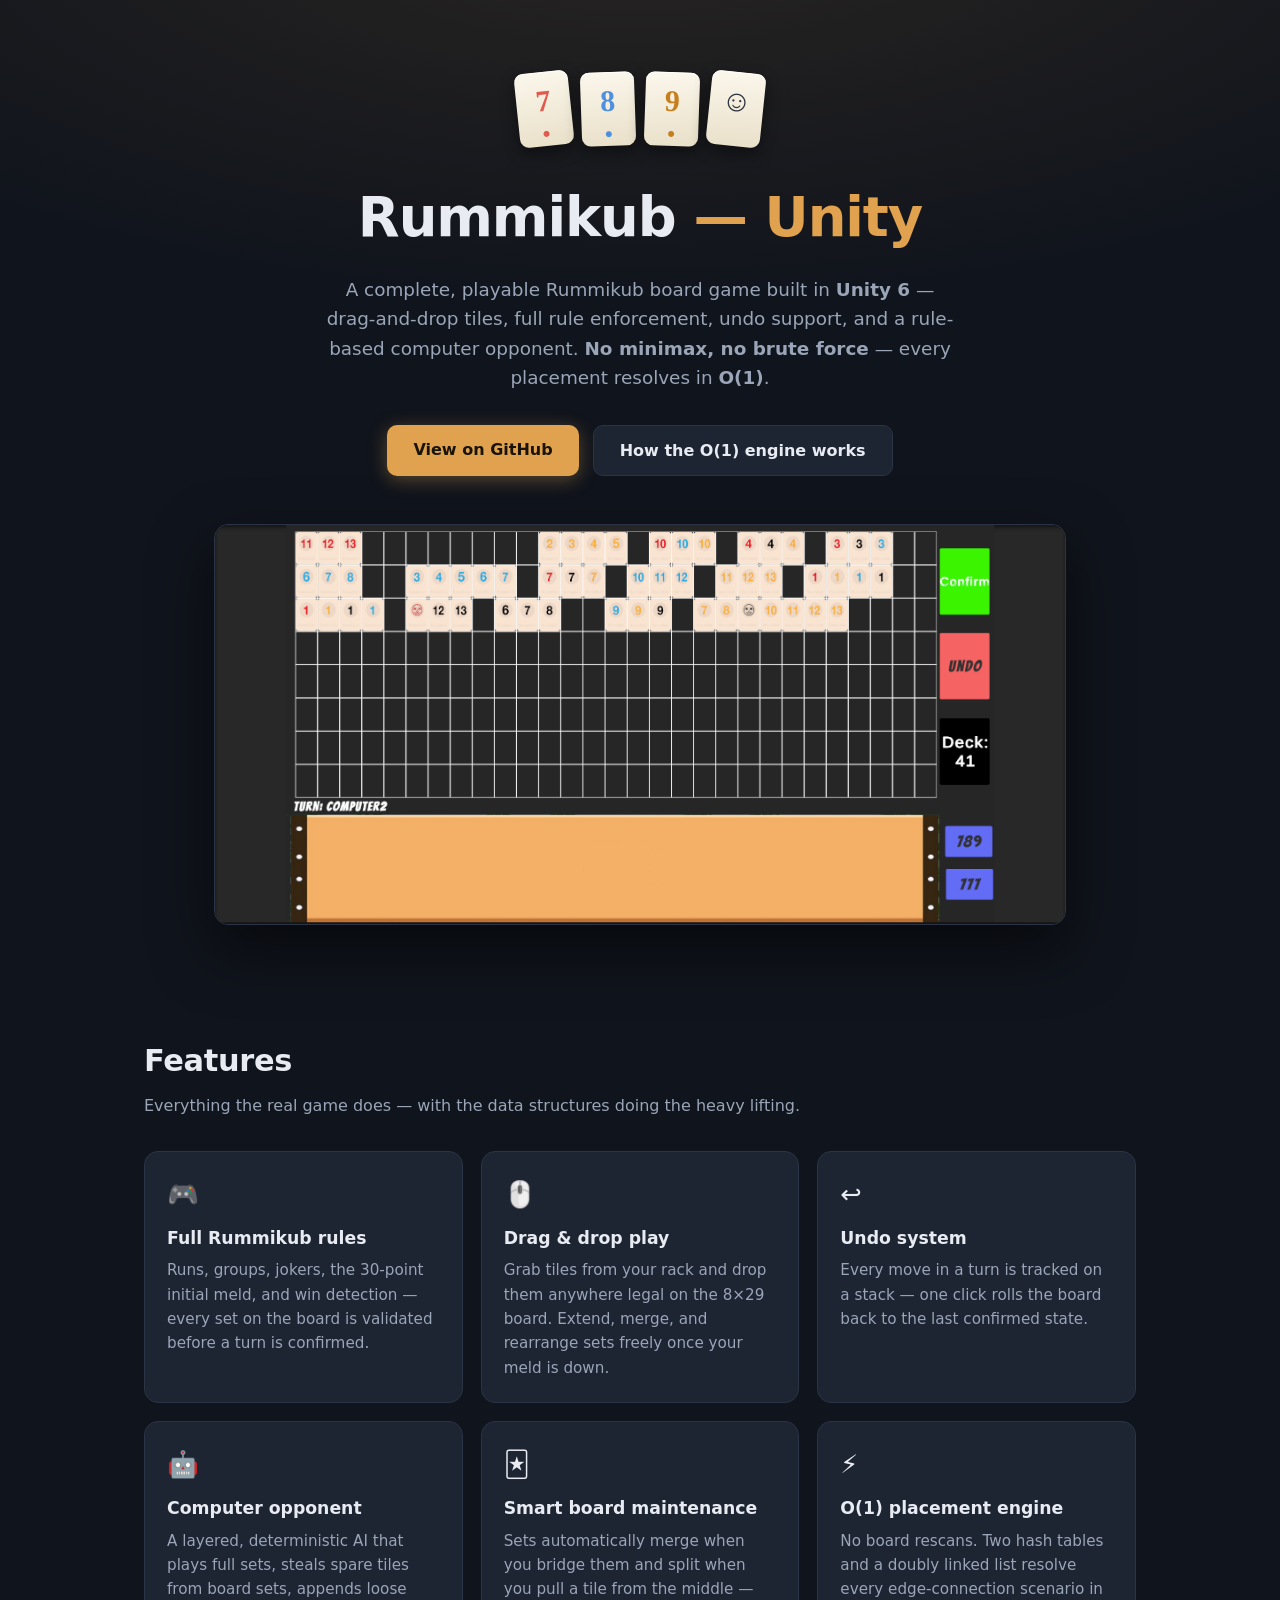
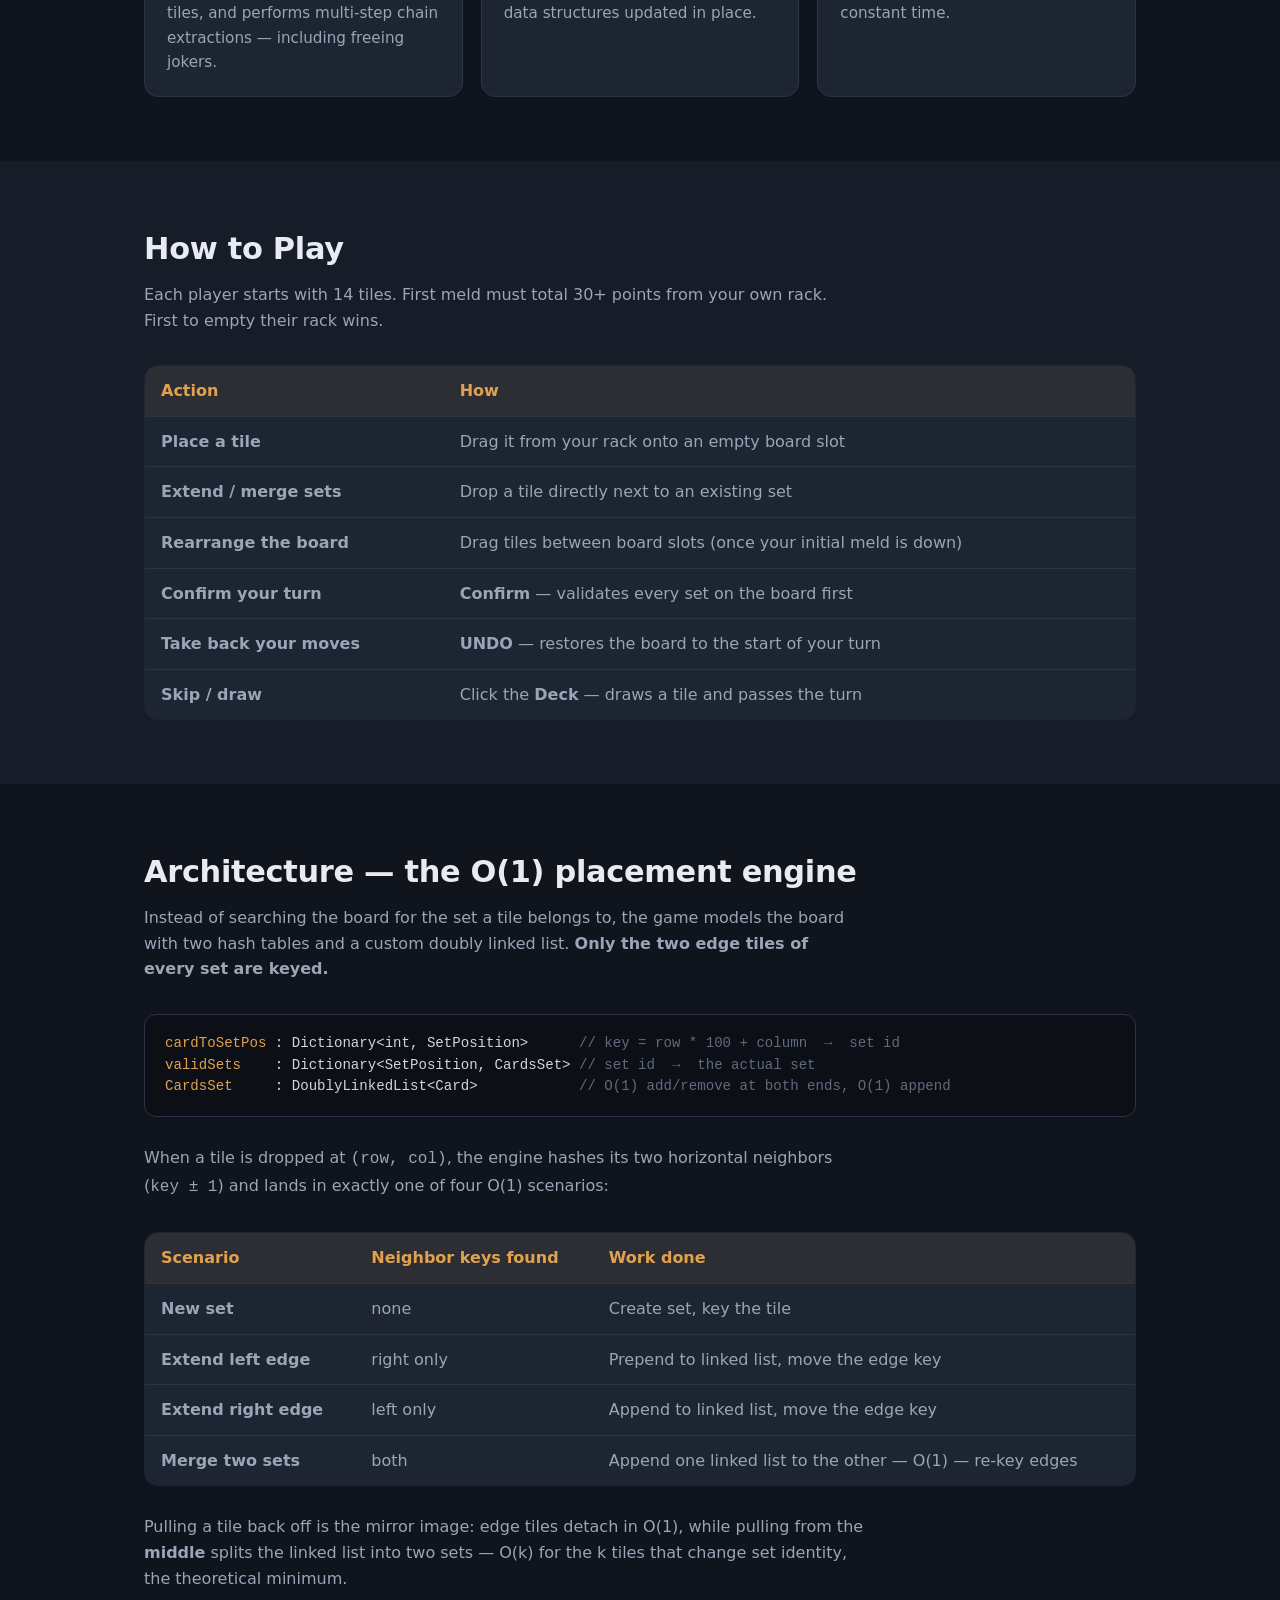
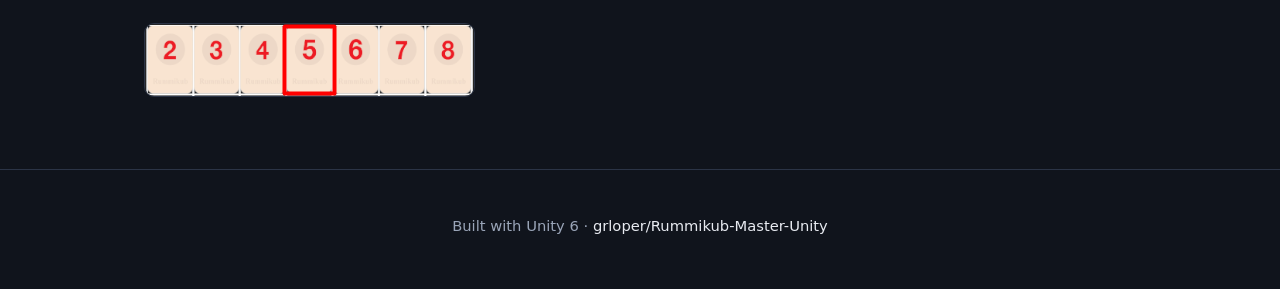
==== docs/index.html @ 80a1c29b "Add GitHub Pages site with deploy workflow - docs/index.html: static landing page (features, how to " ====
<!DOCTYPE html>
<html lang="en">
<head>
<meta charset="UTF-8">
<meta name="viewport" content="width=device-width, initial-scale=1.0">
<title>Rummikub — Unity | O(1) placement engine, rule-based AI</title>
<meta name="description" content="A complete, playable Rummikub board game built in Unity 6 — drag-and-drop tiles, full rule enforcement, undo support, and a deterministic rule-based computer opponent.">
<meta property="og:title" content="Rummikub — Unity">
<meta property="og:description" content="Full Rummikub rules, drag &amp; drop play, undo system, and an O(1) placement engine — no minimax, no brute force.">
<meta property="og:image" content="https://grloper.github.io/Rummikub-Master-Unity/images/gameplay.png">
<meta property="og:type" content="website">
<link rel="icon" href="data:image/svg+xml,&lt;svg xmlns='http://www.w3.org/2000/svg' viewBox='0 0 100 100'&gt;&lt;rect x='8' y='4' width='84' height='92' rx='14' fill='%23f5efe0'/&gt;&lt;text x='50' y='58' font-size='52' font-weight='bold' text-anchor='middle' fill='%23c0392b' font-family='Georgia,serif'&gt;7&lt;/text&gt;&lt;circle cx='50' cy='80' r='7' fill='%23c0392b'/&gt;&lt;/svg&gt;">
<style>
  :root {
    --bg: #10141c;
    --bg-soft: #171d28;
    --card: #1d2432;
    --line: #2b3446;
    --text: #e8ebf1;
    --muted: #9aa5b8;
    --tile: #f5efe0;
    --red: #e05a4e;
    --blue: #4e8fe0;
    --orange: #e0a24e;
    --black: #2e3440;
    --accent: #e0a24e;
  }
  * { margin: 0; padding: 0; box-sizing: border-box; }
  html { scroll-behavior: smooth; }
  body {
    background: var(--bg);
    color: var(--text);
    font-family: "Segoe UI", system-ui, -apple-system, Roboto, Helvetica, Arial, sans-serif;
    line-height: 1.6;
  }
  a { color: var(--blue); text-decoration: none; }
  a:hover { text-decoration: underline; }
  .wrap { max-width: 1040px; margin: 0 auto; padding: 0 24px; }

  header {
    padding: 72px 0 48px;
    background:
      radial-gradient(1000px 400px at 50% -100px, rgba(224,162,78,.12), transparent),
      var(--bg);
    text-align: center;
  }
  .tiles {
    display: flex; justify-content: center; gap: 10px; margin-bottom: 28px;
    perspective: 400px;
  }
  .tile {
    width: 54px; height: 74px; border-radius: 9px;
    background: linear-gradient(175deg, #fbf7ec, #e9e0c9);
    box-shadow: 0 6px 16px rgba(0,0,0,.45), inset 0 1px 0 #fff;
    display: flex; flex-direction: column; align-items: center; justify-content: center;
    font-family: Georgia, serif; font-size: 30px; font-weight: 700;
    transform: rotate(var(--r, 0deg));
  }
  .tile small { font-size: 14px; line-height: 1; margin-top: 2px; }
  .t-red { color: var(--red); }
  .t-blue { color: var(--blue); }
  .t-orange { color: #c77f1e; }
  .t-black { color: var(--black); }
  h1 { font-size: clamp(2.2rem, 6vw, 3.4rem); letter-spacing: -.02em; }
  h1 span { color: var(--accent); }
  .sub { color: var(--muted); font-size: 1.15rem; max-width: 640px; margin: 14px auto 0; }
  .cta { margin-top: 32px; display: flex; gap: 14px; justify-content: center; flex-wrap: wrap; }
  .btn {
    display: inline-block; padding: 12px 26px; border-radius: 10px; font-weight: 600;
    transition: transform .15s ease, box-shadow .15s ease;
  }
  .btn:hover { transform: translateY(-2px); text-decoration: none; }
  .btn-primary { background: var(--accent); color: #1a1408; box-shadow: 0 4px 18px rgba(224,162,78,.35); }
  .btn-ghost { border: 1px solid var(--line); color: var(--text); background: var(--card); }

  .shot { margin: 48px auto 0; max-width: 900px; padding: 0 24px; }
  .shot img {
    width: 100%; border-radius: 14px; border: 1px solid var(--line);
    box-shadow: 0 24px 60px rgba(0,0,0,.55); display: block;
  }

  section { padding: 64px 0; }
  section.alt { background: var(--bg-soft); }
  h2 { font-size: 1.9rem; margin-bottom: 8px; letter-spacing: -.01em; }
  .lead { color: var(--muted); margin-bottom: 32px; max-width: 720px; }

  .grid { display: grid; grid-template-columns: repeat(auto-fit, minmax(280px, 1fr)); gap: 18px; }
  .card {
    background: var(--card); border: 1px solid var(--line); border-radius: 14px; padding: 22px;
  }
  .card .ico { font-size: 1.6rem; }
  .card h3 { margin: 10px 0 6px; font-size: 1.08rem; }
  .card p { color: var(--muted); font-size: .95rem; }

  table { width: 100%; border-collapse: collapse; background: var(--card); border: 1px solid var(--line); border-radius: 14px; overflow: hidden; }
  th, td { padding: 12px 16px; text-align: left; border-bottom: 1px solid var(--line); }
  th { background: rgba(224,162,78,.08); color: var(--accent); font-weight: 600; }
  tr:last-child td { border-bottom: none; }
  td:first-child { white-space: nowrap; font-weight: 600; }
  td { color: var(--muted); }
  .table-scroll { overflow-x: auto; border-radius: 14px; }

  pre {
    background: #0c0f15; border: 1px solid var(--line); border-radius: 12px;
    padding: 18px 20px; overflow-x: auto; font-size: .88rem; line-height: 1.55;
    color: #cdd6e4;
  }
  code { font-family: ui-monospace, SFMono-Regular, Menlo, Consolas, monospace; }
  .k { color: var(--orange); }
  .c { color: #5f6b80; }

  footer { padding: 44px 0 56px; text-align: center; color: var(--muted); font-size: .92rem; border-top: 1px solid var(--line); }
  footer a { color: var(--text); }

  @media (max-width: 560px) {
    .tile { width: 42px; height: 58px; font-size: 22px; border-radius: 7px; }
    section { padding: 48px 0; }
  }
</style>
</head>
<body>

<header>
  <div class="wrap">
    <div class="tiles" aria-hidden="true">
      <div class="tile t-red"    style="--r:-6deg">7<small>●</small></div>
      <div class="tile t-blue"   style="--r:-2deg">8<small>●</small></div>
      <div class="tile t-orange" style="--r: 2deg">9<small>●</small></div>
      <div class="tile t-black"  style="--r: 6deg">☺<small>&nbsp;</small></div>
    </div>
    <h1>Rummikub <span>— Unity</span></h1>
    <p class="sub">
      A complete, playable Rummikub board game built in <strong>Unity&nbsp;6</strong> — drag-and-drop tiles,
      full rule enforcement, undo support, and a rule-based computer opponent.
      <strong>No minimax, no brute force</strong> — every placement resolves in <strong>O(1)</strong>.
    </p>
    <div class="cta">
      <a class="btn btn-primary" href="https://github.com/grloper/Rummikub-Master-Unity">View on GitHub</a>
      <a class="btn btn-ghost" href="#architecture">How the O(1) engine works</a>
    </div>
  </div>
  <div class="shot">
    <img src="images/gameplay.png" alt="Rummikub gameplay screenshot — tiles arranged in runs and groups on the board with the player rack below">
  </div>
</header>

<section>
  <div class="wrap">
    <h2>Features</h2>
    <p class="lead">Everything the real game does — with the data structures doing the heavy lifting.</p>
    <div class="grid">
      <div class="card"><div class="ico">🎮</div><h3>Full Rummikub rules</h3><p>Runs, groups, jokers, the 30-point initial meld, and win detection — every set on the board is validated before a turn is confirmed.</p></div>
      <div class="card"><div class="ico">🖱️</div><h3>Drag &amp; drop play</h3><p>Grab tiles from your rack and drop them anywhere legal on the 8×29 board. Extend, merge, and rearrange sets freely once your meld is down.</p></div>
      <div class="card"><div class="ico">↩️</div><h3>Undo system</h3><p>Every move in a turn is tracked on a stack — one click rolls the board back to the last confirmed state.</p></div>
      <div class="card"><div class="ico">🤖</div><h3>Computer opponent</h3><p>A layered, deterministic AI that plays full sets, steals spare tiles from board sets, appends loose tiles, and performs multi-step chain extractions — including freeing jokers.</p></div>
      <div class="card"><div class="ico">🃏</div><h3>Smart board maintenance</h3><p>Sets automatically merge when you bridge them and split when you pull a tile from the middle — data structures updated in place.</p></div>
      <div class="card"><div class="ico">⚡</div><h3>O(1) placement engine</h3><p>No board rescans. Two hash tables and a doubly linked list resolve every edge-connection scenario in constant time.</p></div>
    </div>
  </div>
</section>

<section class="alt">
  <div class="wrap">
    <h2>How to Play</h2>
    <p class="lead">Each player starts with 14 tiles. First meld must total 30+ points from your own rack. First to empty their rack wins.</p>
    <div class="table-scroll">
      <table>
        <tr><th>Action</th><th>How</th></tr>
        <tr><td>Place a tile</td><td>Drag it from your rack onto an empty board slot</td></tr>
        <tr><td>Extend / merge sets</td><td>Drop a tile directly next to an existing set</td></tr>
        <tr><td>Rearrange the board</td><td>Drag tiles between board slots (once your initial meld is down)</td></tr>
        <tr><td>Confirm your turn</td><td><strong>Confirm</strong> — validates every set on the board first</td></tr>
        <tr><td>Take back your moves</td><td><strong>UNDO</strong> — restores the board to the start of your turn</td></tr>
        <tr><td>Skip / draw</td><td>Click the <strong>Deck</strong> — draws a tile and passes the turn</td></tr>
      </table>
    </div>
  </div>
</section>

<section id="architecture">
  <div class="wrap">
    <h2>Architecture — the O(1) placement engine</h2>
    <p class="lead">
      Instead of searching the board for the set a tile belongs to, the game models the board with two
      hash tables and a custom doubly linked list. <strong>Only the two edge tiles of every set are keyed.</strong>
    </p>
<pre><code><span class="k">cardToSetPos</span> : Dictionary&lt;int, SetPosition&gt;      <span class="c">// key = row * 100 + column  →  set id</span>
<span class="k">validSets</span>    : Dictionary&lt;SetPosition, CardsSet&gt; <span class="c">// set id  →  the actual set</span>
<span class="k">CardsSet</span>     : DoublyLinkedList&lt;Card&gt;            <span class="c">// O(1) add/remove at both ends, O(1) append</span></code></pre>
    <p class="lead" style="margin-top:28px">
      When a tile is dropped at <code>(row, col)</code>, the engine hashes its two horizontal neighbors
      (<code>key ± 1</code>) and lands in exactly one of four O(1) scenarios:
    </p>
    <div class="table-scroll">
      <table>
        <tr><th>Scenario</th><th>Neighbor keys found</th><th>Work done</th></tr>
        <tr><td>New set</td><td>none</td><td>Create set, key the tile</td></tr>
        <tr><td>Extend left edge</td><td>right only</td><td>Prepend to linked list, move the edge key</td></tr>
        <tr><td>Extend right edge</td><td>left only</td><td>Append to linked list, move the edge key</td></tr>
        <tr><td><strong>Merge two sets</strong></td><td>both</td><td>Append one linked list to the other — O(1) — re-key edges</td></tr>
      </table>
    </div>
    <p class="lead" style="margin-top:28px">
      Pulling a tile back off is the mirror image: edge tiles detach in O(1), while pulling from the
      <strong>middle</strong> splits the linked list into two sets — O(k) for the k tiles that change set
      identity, the theoretical minimum.
    </p>
    <img src="images/run-middle-insert.png" alt="A run of tiles being split by removing a middle tile"
         style="border-radius:10px; border:1px solid var(--line); max-width:100%; image-rendering:auto;">
  </div>
</section>

<footer>
  <div class="wrap">
    <p>Built with Unity 6 · <a href="https://github.com/grloper/Rummikub-Master-Unity">grloper/Rummikub-Master-Unity</a></p>
  </div>
</footer>

</body>
</html>
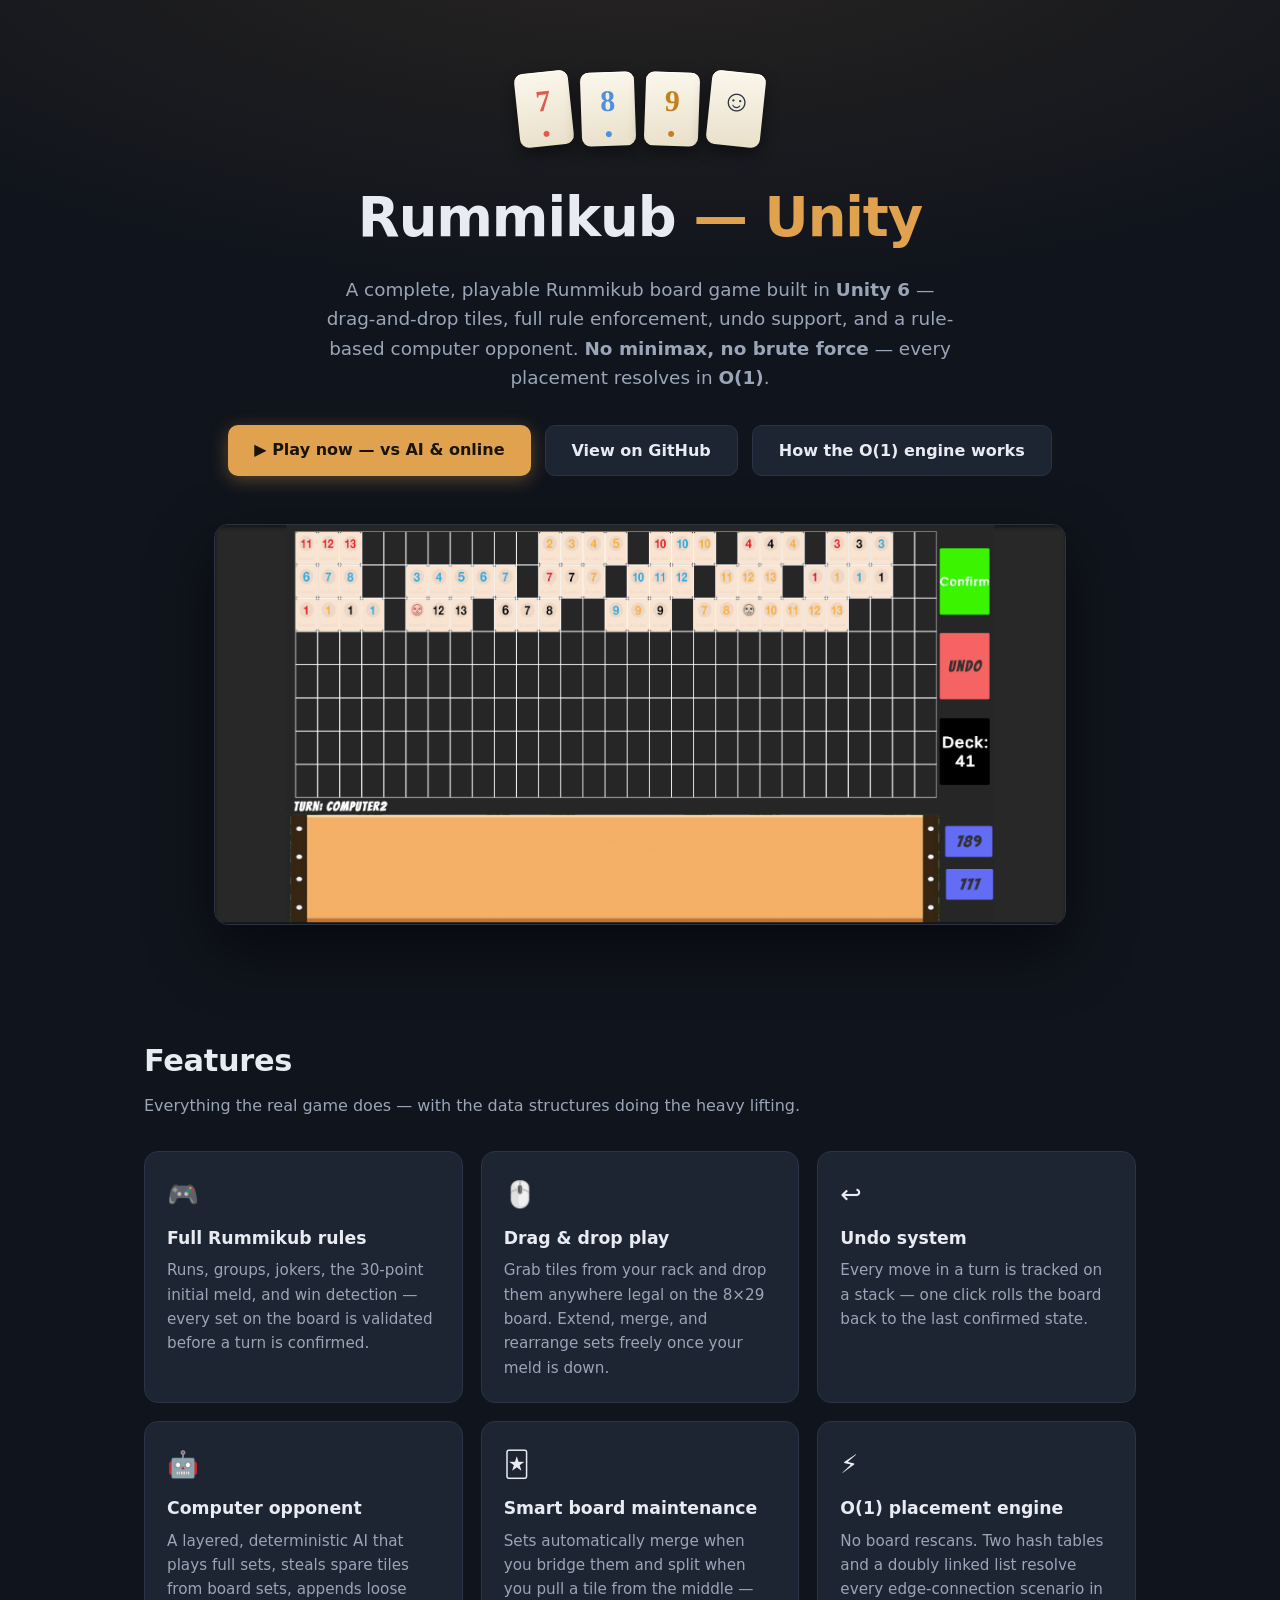
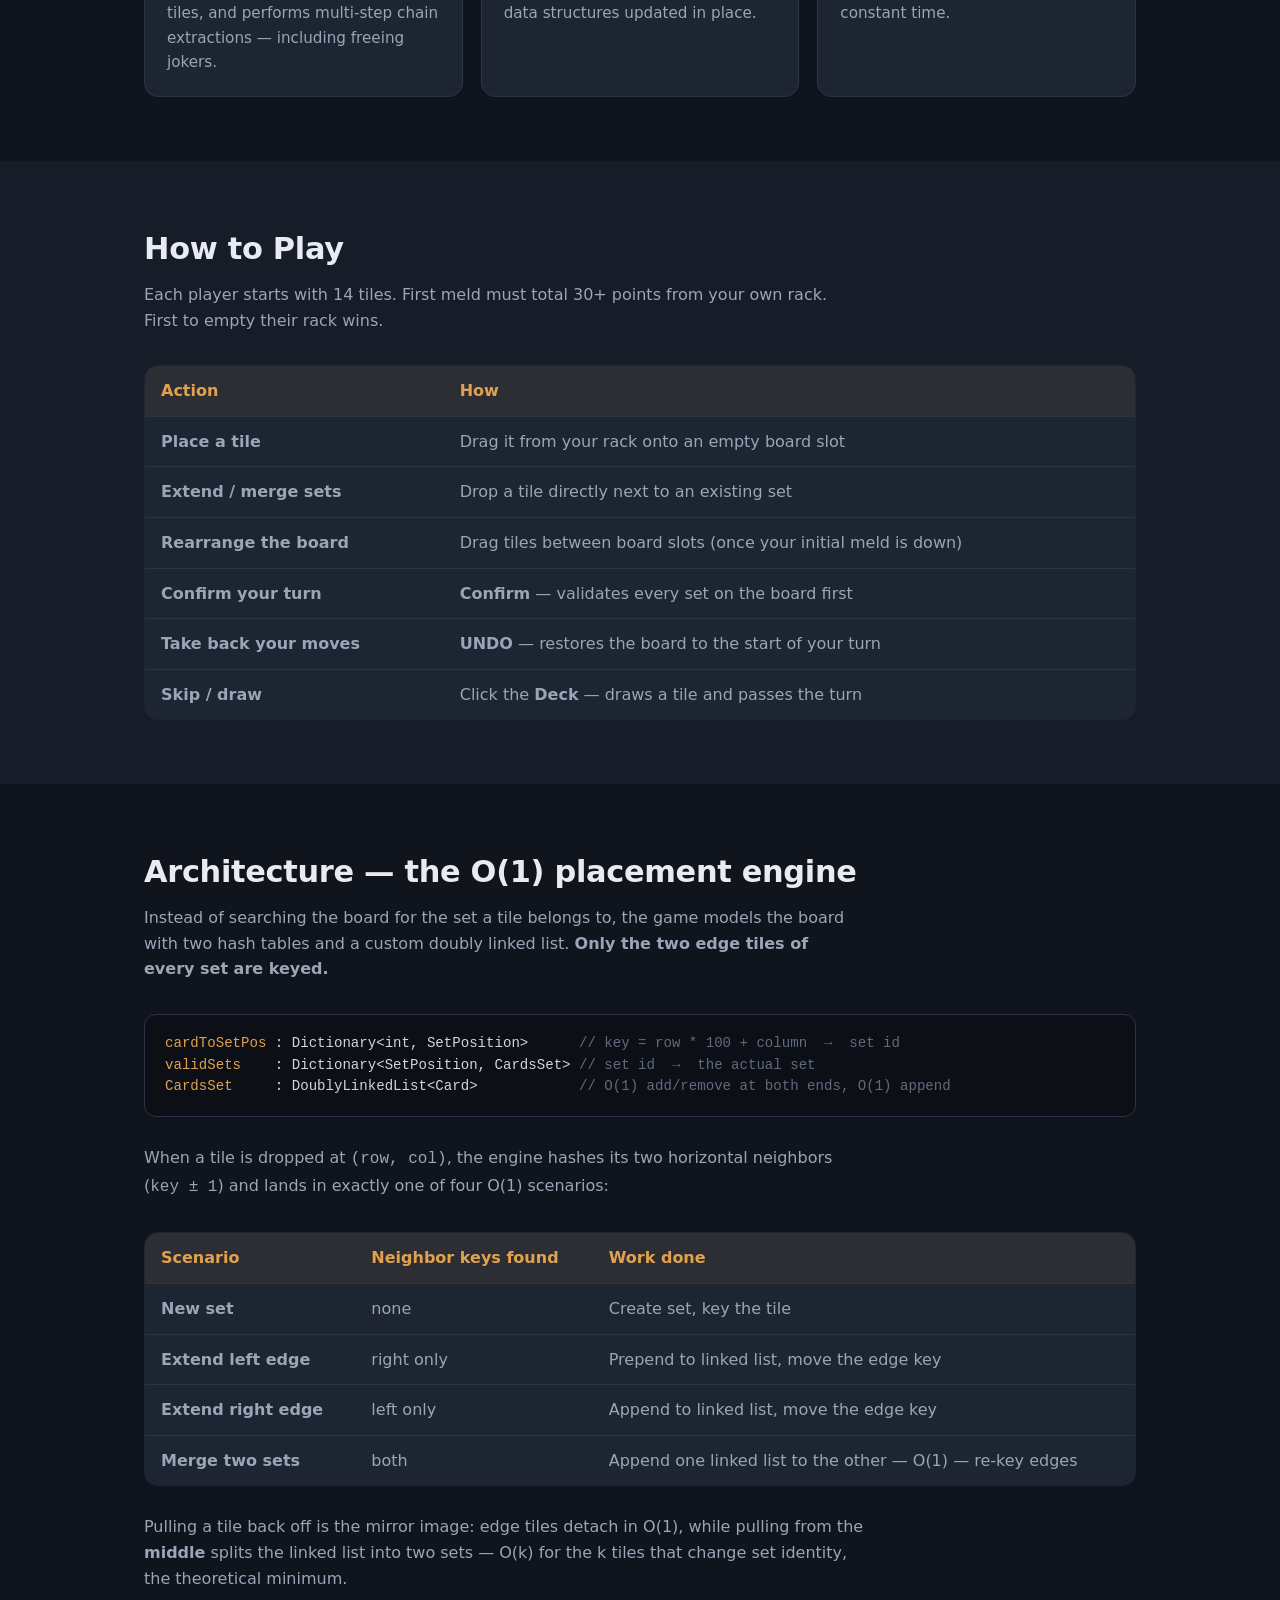
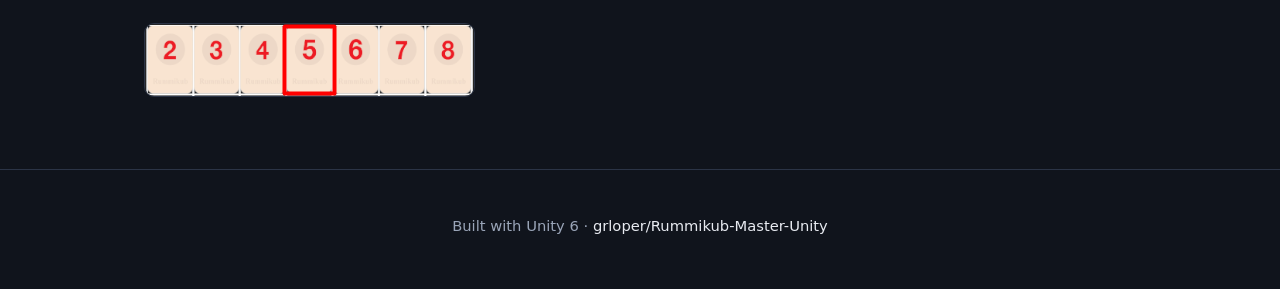
==== commit e2a62270: "Add playable browser Rummikub with AI and online P2P rooms A full from-scratch browser implementatio" ====
--- a/docs/index.html
+++ b/docs/index.html
@@ -135,7 +135,8 @@
       <strong>No minimax, no brute force</strong> — every placement resolves in <strong>O(1)</strong>.
     </p>
     <div class="cta">
-      <a class="btn btn-primary" href="https://github.com/grloper/Rummikub-Master-Unity">View on GitHub</a>
+      <a class="btn btn-primary" href="play/">▶ Play now — vs AI &amp; online</a>
+      <a class="btn btn-ghost" href="https://github.com/grloper/Rummikub-Master-Unity">View on GitHub</a>
       <a class="btn btn-ghost" href="#architecture">How the O(1) engine works</a>
     </div>
   </div>
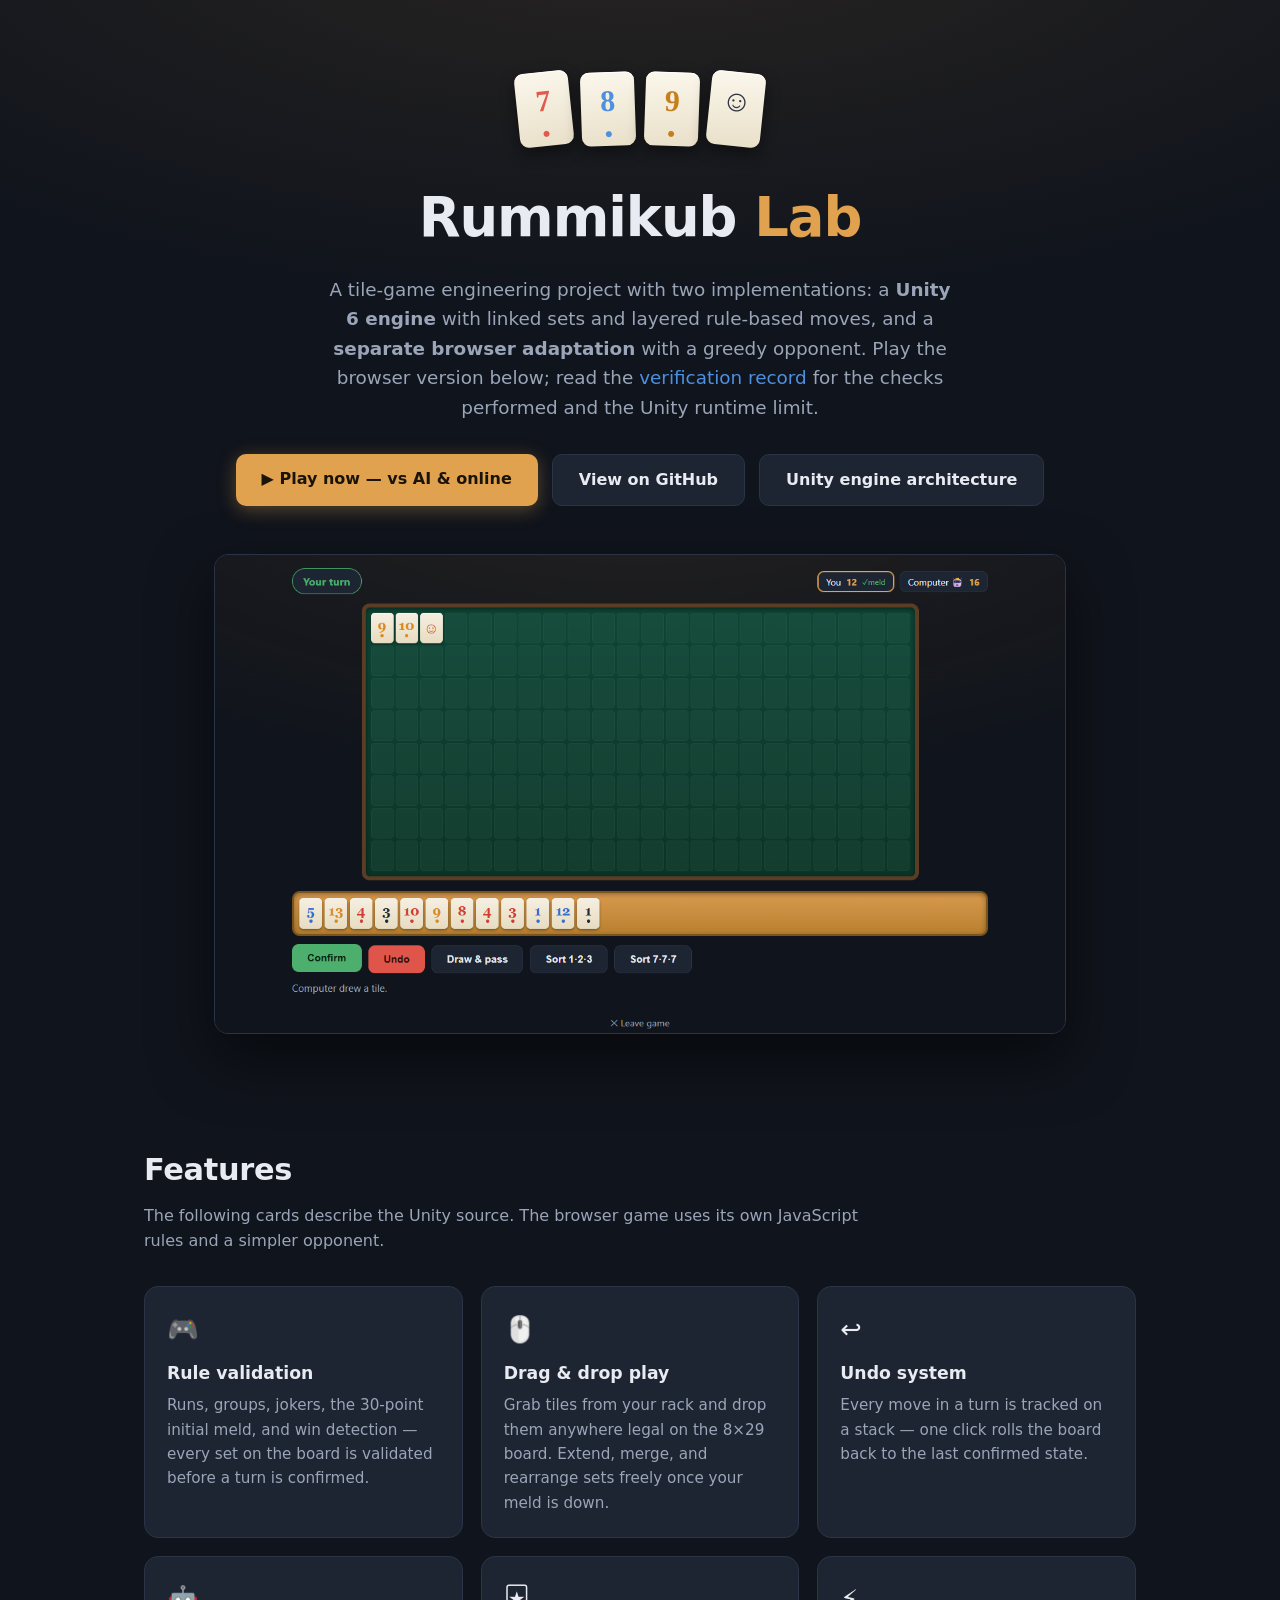
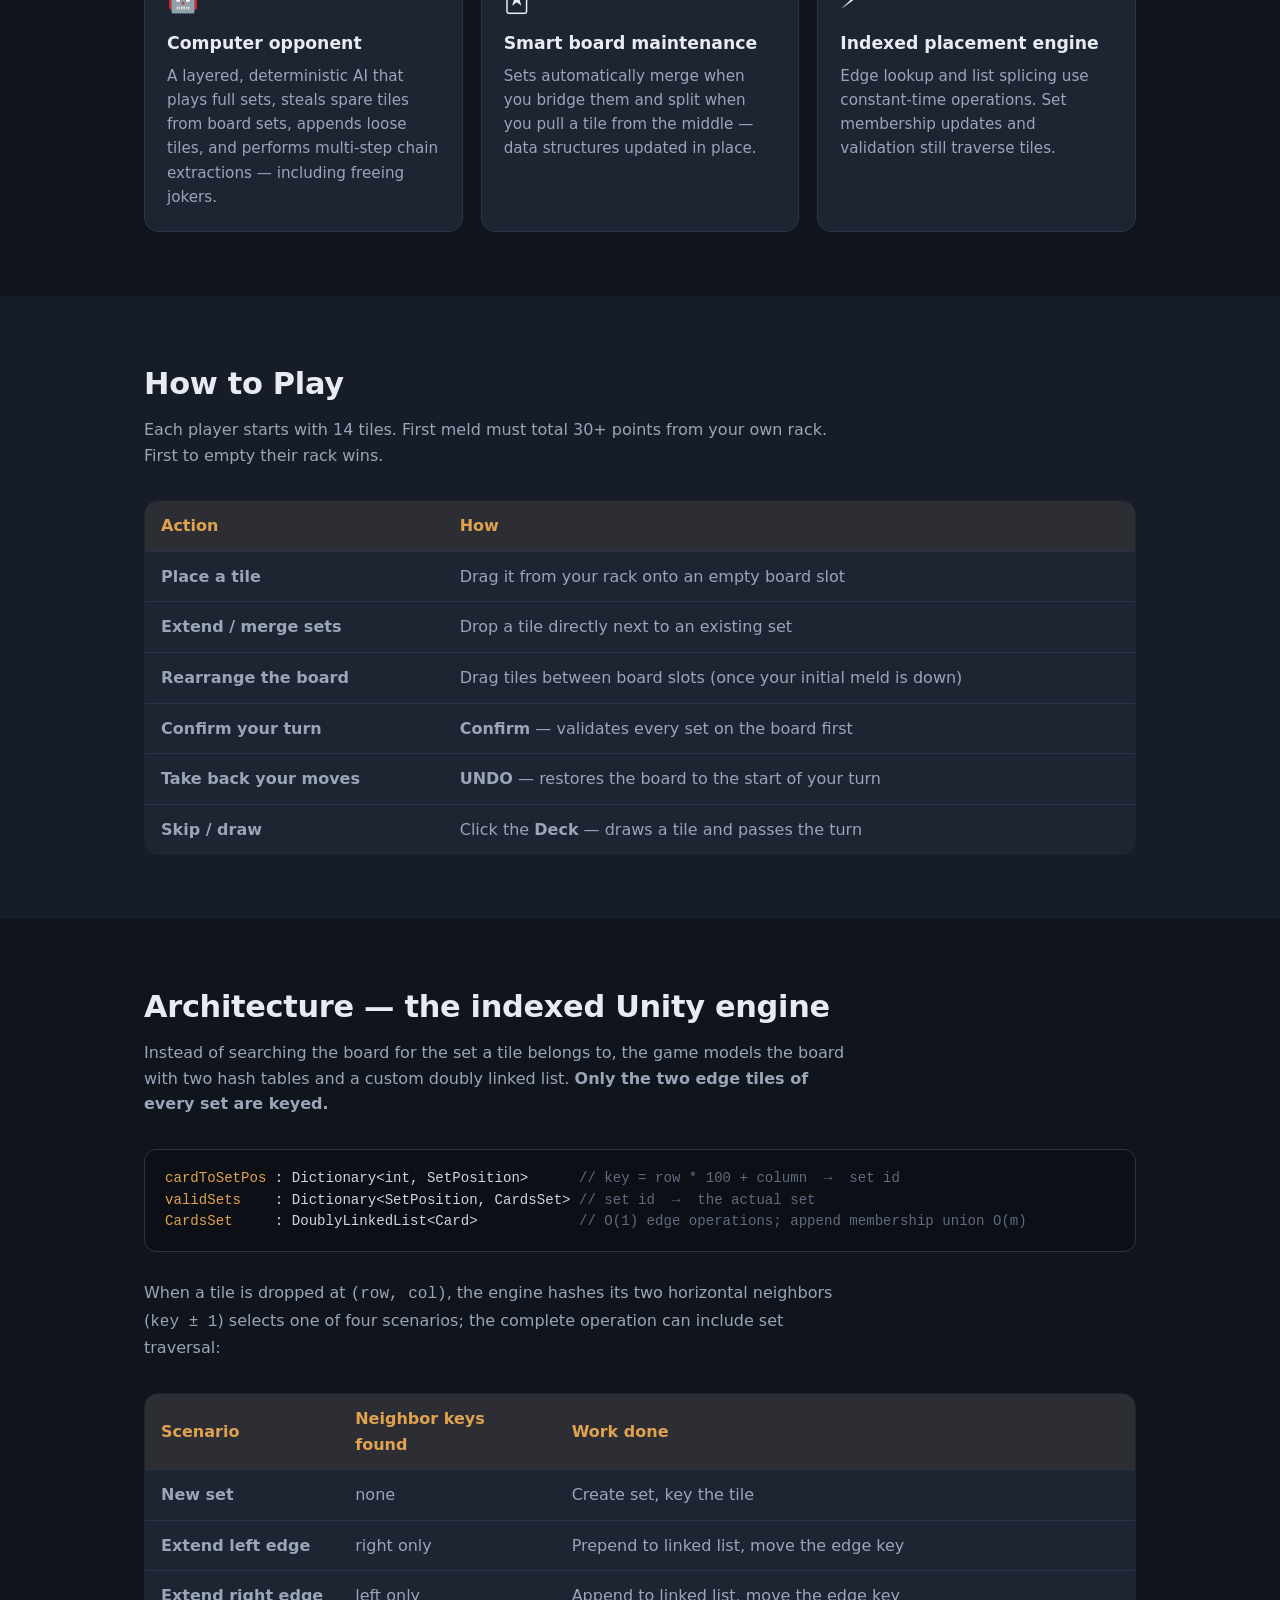
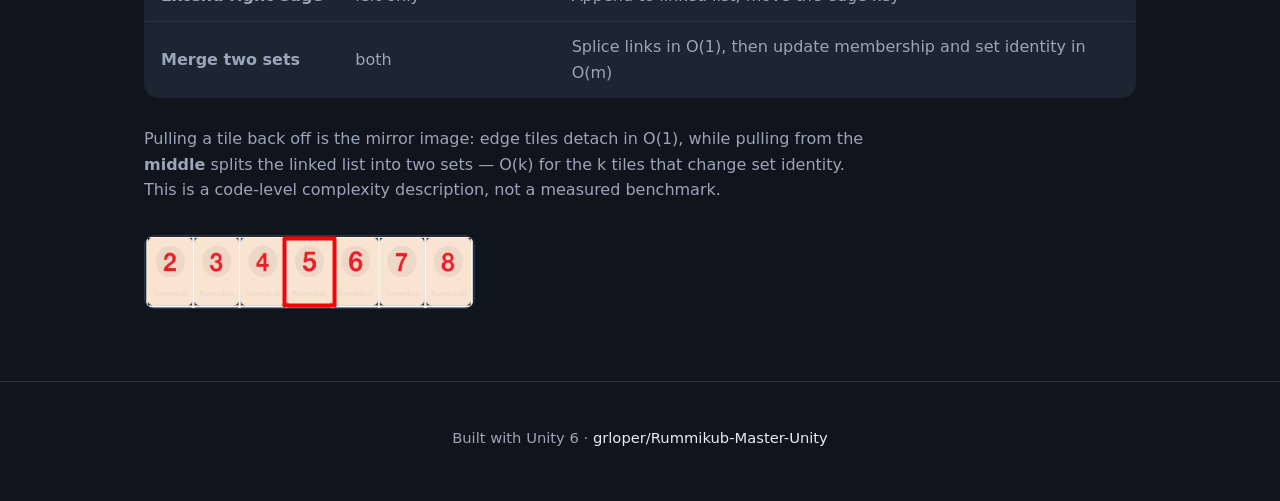
==== commit 682b463e: "Fix browser meld and Unity membership regressions with verified evidence" ====
--- a/docs/index.html
+++ b/docs/index.html
@@ -3,11 +3,11 @@
 <head>
 <meta charset="UTF-8">
 <meta name="viewport" content="width=device-width, initial-scale=1.0">
-<title>Rummikub — Unity | O(1) placement engine, rule-based AI</title>
-<meta name="description" content="A complete, playable Rummikub board game built in Unity 6 — drag-and-drop tiles, full rule enforcement, undo support, and a deterministic rule-based computer opponent.">
+<title>Rummikub Lab | Unity engine and browser game</title>
+<meta name="description" content="A Unity Rummikub project with a separate playable browser adaptation. See the verification record for tested rules and runtime limits.">
 <meta property="og:title" content="Rummikub — Unity">
-<meta property="og:description" content="Full Rummikub rules, drag &amp; drop play, undo system, and an O(1) placement engine — no minimax, no brute force.">
-<meta property="og:image" content="https://grloper.github.io/Rummikub-Master-Unity/images/gameplay.png">
+<meta property="og:description" content="A rule-based Unity engine and a separate greedy browser opponent. Source-derived architecture, repeatable checks, and an honest verification record.">
+<meta property="og:image" content="https://grloper.github.io/Rummikub-Master-Unity/images/browser-verified.png">
 <meta property="og:type" content="website">
 <link rel="icon" href="data:image/svg+xml,&lt;svg xmlns='http://www.w3.org/2000/svg' viewBox='0 0 100 100'&gt;&lt;rect x='8' y='4' width='84' height='92' rx='14' fill='%23f5efe0'/&gt;&lt;text x='50' y='58' font-size='52' font-weight='bold' text-anchor='middle' fill='%23c0392b' font-family='Georgia,serif'&gt;7&lt;/text&gt;&lt;circle cx='50' cy='80' r='7' fill='%23c0392b'/&gt;&lt;/svg&gt;">
 <style>
@@ -128,34 +128,35 @@
       <div class="tile t-orange" style="--r: 2deg">9<small>●</small></div>
       <div class="tile t-black"  style="--r: 6deg">☺<small>&nbsp;</small></div>
     </div>
-    <h1>Rummikub <span>— Unity</span></h1>
+    <h1>Rummikub <span>Lab</span></h1>
     <p class="sub">
-      A complete, playable Rummikub board game built in <strong>Unity&nbsp;6</strong> — drag-and-drop tiles,
-      full rule enforcement, undo support, and a rule-based computer opponent.
-      <strong>No minimax, no brute force</strong> — every placement resolves in <strong>O(1)</strong>.
+      A tile-game engineering project with two implementations: a <strong>Unity 6 engine</strong>
+      with linked sets and layered rule-based moves, and a <strong>separate browser adaptation</strong>
+      with a greedy opponent. Play the browser version below; read the <a href="https://github.com/grloper/Rummikub-Master-Unity/blob/main/docs/VERIFICATION.md">verification record</a>
+      for the checks performed and the Unity runtime limit.
     </p>
     <div class="cta">
       <a class="btn btn-primary" href="play/">▶ Play now — vs AI &amp; online</a>
       <a class="btn btn-ghost" href="https://github.com/grloper/Rummikub-Master-Unity">View on GitHub</a>
-      <a class="btn btn-ghost" href="#architecture">How the O(1) engine works</a>
+      <a class="btn btn-ghost" href="#architecture">Unity engine architecture</a>
     </div>
   </div>
   <div class="shot">
-    <img src="images/gameplay.png" alt="Rummikub gameplay screenshot — tiles arranged in runs and groups on the board with the player rack below">
+    <img src="images/browser-verified.png" alt="Actual local browser capture after a committed opening meld; separate from the Unity app">
   </div>
 </header>
 
 <section>
   <div class="wrap">
     <h2>Features</h2>
-    <p class="lead">Everything the real game does — with the data structures doing the heavy lifting.</p>
+    <p class="lead">The following cards describe the Unity source. The browser game uses its own JavaScript rules and a simpler opponent.</p>
     <div class="grid">
-      <div class="card"><div class="ico">🎮</div><h3>Full Rummikub rules</h3><p>Runs, groups, jokers, the 30-point initial meld, and win detection — every set on the board is validated before a turn is confirmed.</p></div>
+      <div class="card"><div class="ico">🎮</div><h3>Rule validation</h3><p>Runs, groups, jokers, the 30-point initial meld, and win detection — every set on the board is validated before a turn is confirmed.</p></div>
       <div class="card"><div class="ico">🖱️</div><h3>Drag &amp; drop play</h3><p>Grab tiles from your rack and drop them anywhere legal on the 8×29 board. Extend, merge, and rearrange sets freely once your meld is down.</p></div>
       <div class="card"><div class="ico">↩️</div><h3>Undo system</h3><p>Every move in a turn is tracked on a stack — one click rolls the board back to the last confirmed state.</p></div>
       <div class="card"><div class="ico">🤖</div><h3>Computer opponent</h3><p>A layered, deterministic AI that plays full sets, steals spare tiles from board sets, appends loose tiles, and performs multi-step chain extractions — including freeing jokers.</p></div>
       <div class="card"><div class="ico">🃏</div><h3>Smart board maintenance</h3><p>Sets automatically merge when you bridge them and split when you pull a tile from the middle — data structures updated in place.</p></div>
-      <div class="card"><div class="ico">⚡</div><h3>O(1) placement engine</h3><p>No board rescans. Two hash tables and a doubly linked list resolve every edge-connection scenario in constant time.</p></div>
+      <div class="card"><div class="ico">⚡</div><h3>Indexed placement engine</h3><p>Edge lookup and list splicing use constant-time operations. Set membership updates and validation still traverse tiles.</p></div>
     </div>
   </div>
 </section>
@@ -180,17 +181,17 @@
 
 <section id="architecture">
   <div class="wrap">
-    <h2>Architecture — the O(1) placement engine</h2>
+    <h2>Architecture — the indexed Unity engine</h2>
     <p class="lead">
       Instead of searching the board for the set a tile belongs to, the game models the board with two
       hash tables and a custom doubly linked list. <strong>Only the two edge tiles of every set are keyed.</strong>
     </p>
 <pre><code><span class="k">cardToSetPos</span> : Dictionary&lt;int, SetPosition&gt;      <span class="c">// key = row * 100 + column  →  set id</span>
 <span class="k">validSets</span>    : Dictionary&lt;SetPosition, CardsSet&gt; <span class="c">// set id  →  the actual set</span>
-<span class="k">CardsSet</span>     : DoublyLinkedList&lt;Card&gt;            <span class="c">// O(1) add/remove at both ends, O(1) append</span></code></pre>
+<span class="k">CardsSet</span>     : DoublyLinkedList&lt;Card&gt;            <span class="c">// O(1) edge operations; append membership union O(m)</span></code></pre>
     <p class="lead" style="margin-top:28px">
       When a tile is dropped at <code>(row, col)</code>, the engine hashes its two horizontal neighbors
-      (<code>key ± 1</code>) and lands in exactly one of four O(1) scenarios:
+      (<code>key ± 1</code>) selects one of four scenarios; the complete operation can include set traversal:
     </p>
     <div class="table-scroll">
       <table>
@@ -198,13 +199,13 @@
         <tr><td>New set</td><td>none</td><td>Create set, key the tile</td></tr>
         <tr><td>Extend left edge</td><td>right only</td><td>Prepend to linked list, move the edge key</td></tr>
         <tr><td>Extend right edge</td><td>left only</td><td>Append to linked list, move the edge key</td></tr>
-        <tr><td><strong>Merge two sets</strong></td><td>both</td><td>Append one linked list to the other — O(1) — re-key edges</td></tr>
+        <tr><td><strong>Merge two sets</strong></td><td>both</td><td>Splice links in O(1), then update membership and set identity in O(m)</td></tr>
       </table>
     </div>
     <p class="lead" style="margin-top:28px">
       Pulling a tile back off is the mirror image: edge tiles detach in O(1), while pulling from the
       <strong>middle</strong> splits the linked list into two sets — O(k) for the k tiles that change set
-      identity, the theoretical minimum.
+      identity. This is a code-level complexity description, not a measured benchmark.
     </p>
     <img src="images/run-middle-insert.png" alt="A run of tiles being split by removing a middle tile"
          style="border-radius:10px; border:1px solid var(--line); max-width:100%; image-rendering:auto;">
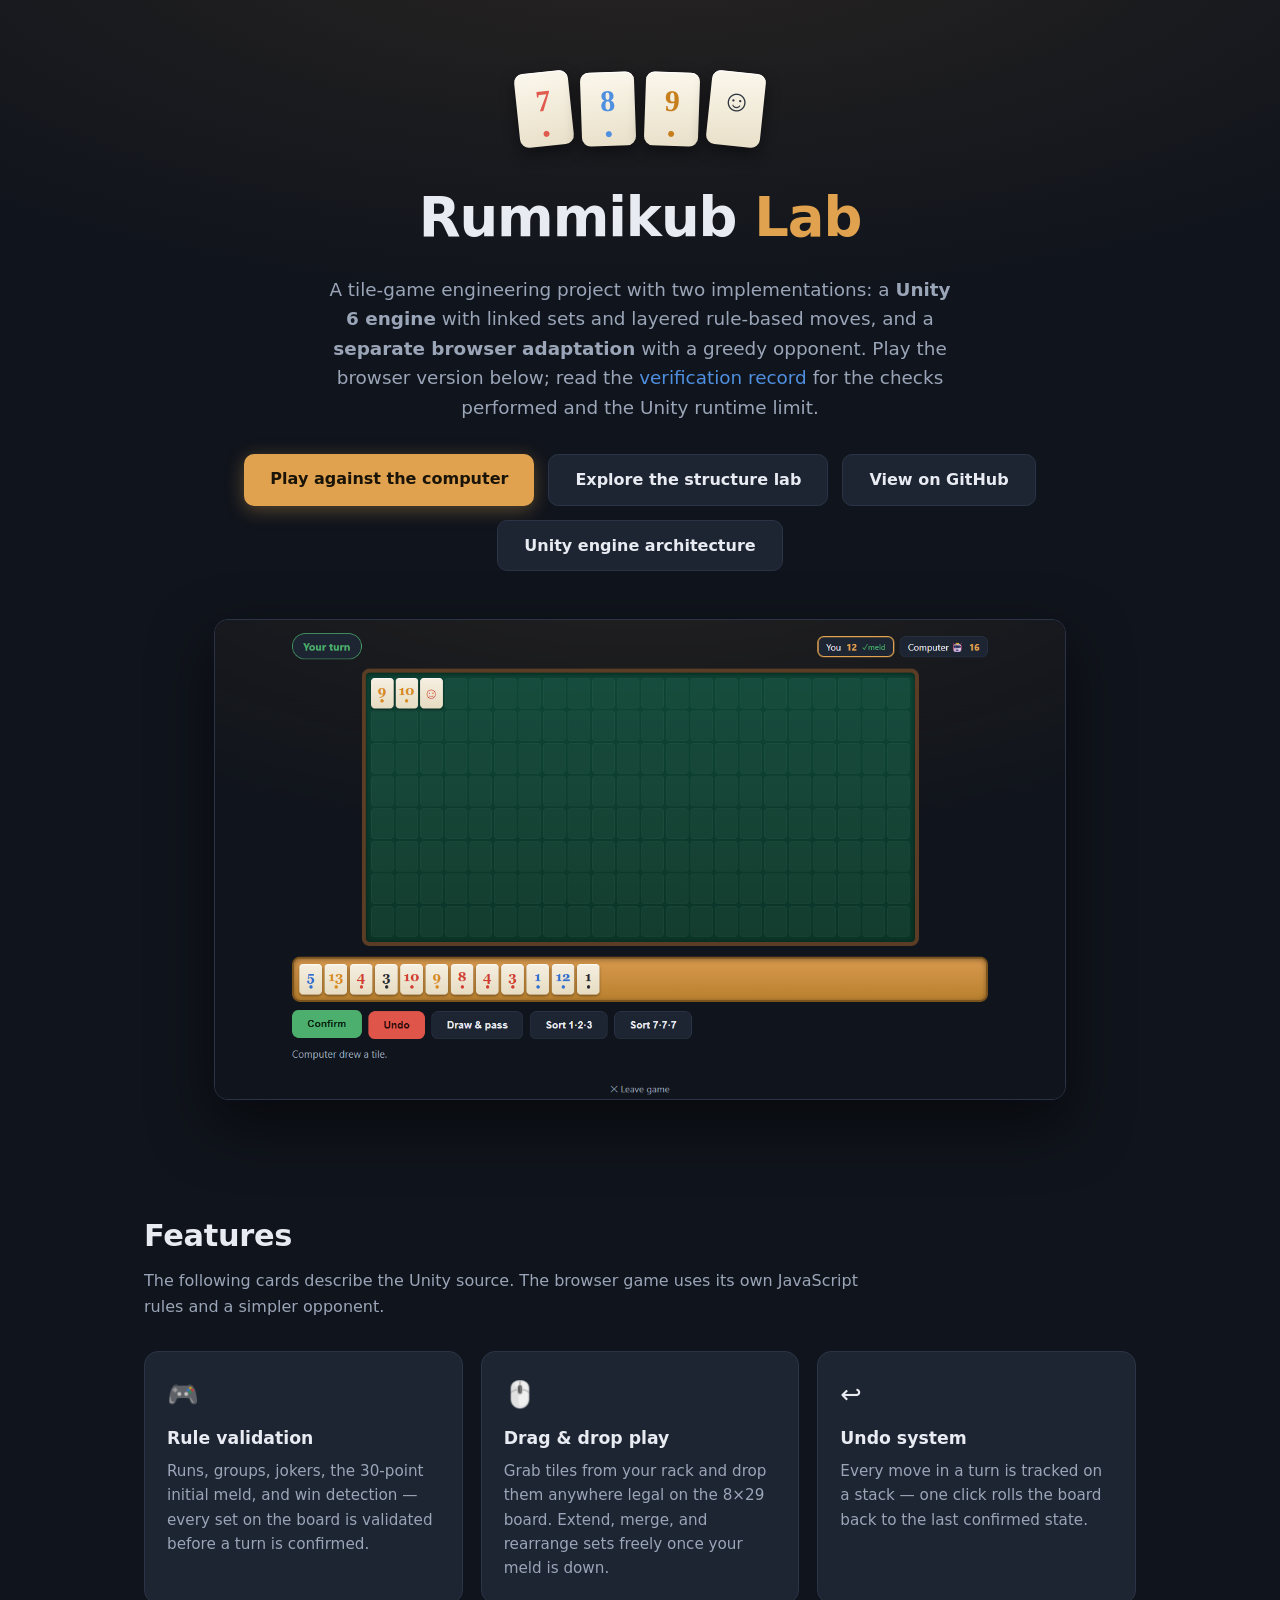
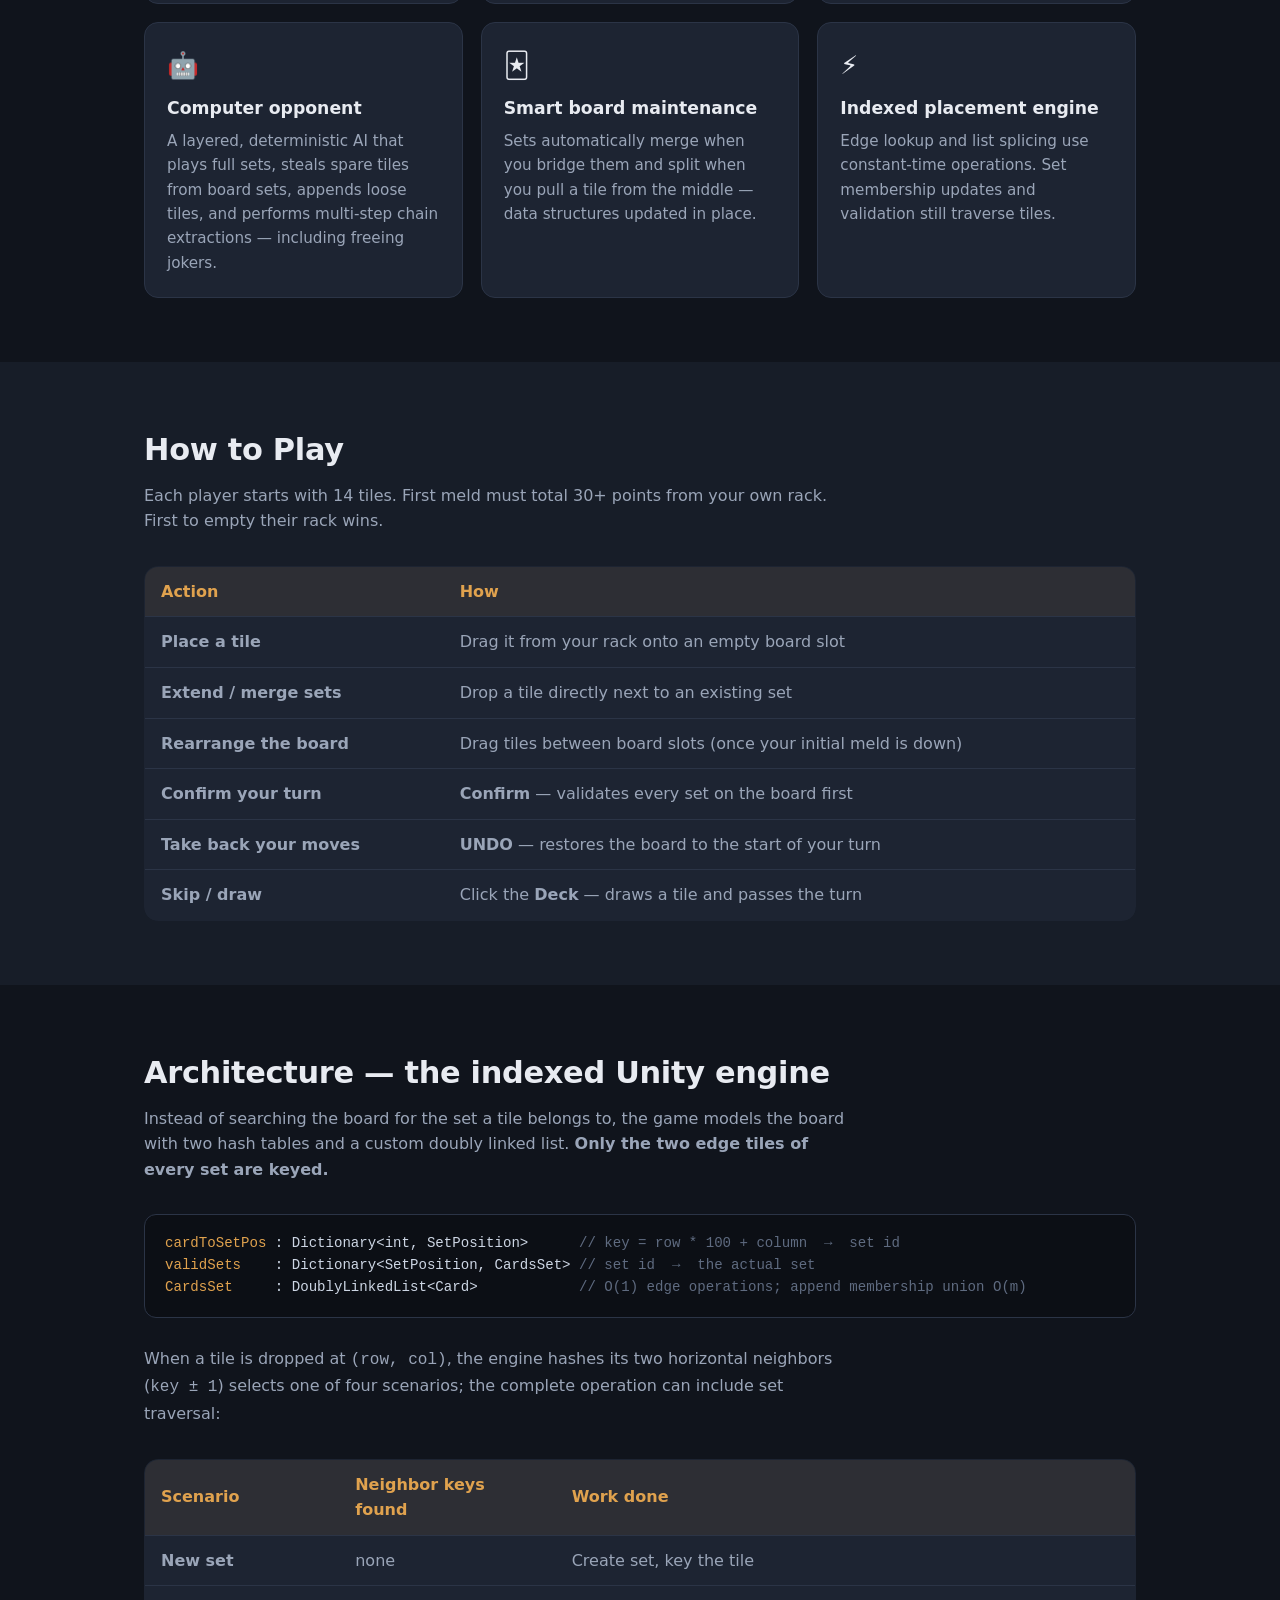
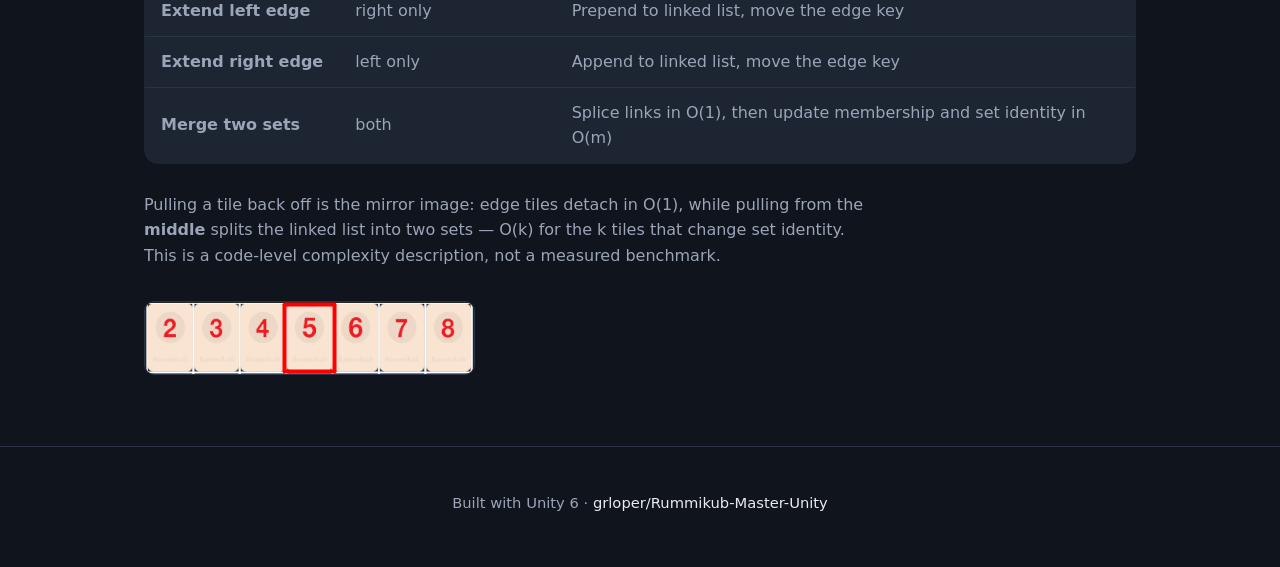
==== commit d81d671e: "Fix linked-list ownership and reveal real move structure costs" ====
--- a/docs/index.html
+++ b/docs/index.html
@@ -136,7 +136,8 @@
       for the checks performed and the Unity runtime limit.
     </p>
     <div class="cta">
-      <a class="btn btn-primary" href="play/">▶ Play now — vs AI &amp; online</a>
+      <a class="btn btn-primary" href="play/">Play against the computer</a>
+      <a class="btn btn-ghost" href="play/lab.html">Explore the structure lab</a>
       <a class="btn btn-ghost" href="https://github.com/grloper/Rummikub-Master-Unity">View on GitHub</a>
       <a class="btn btn-ghost" href="#architecture">Unity engine architecture</a>
     </div>
